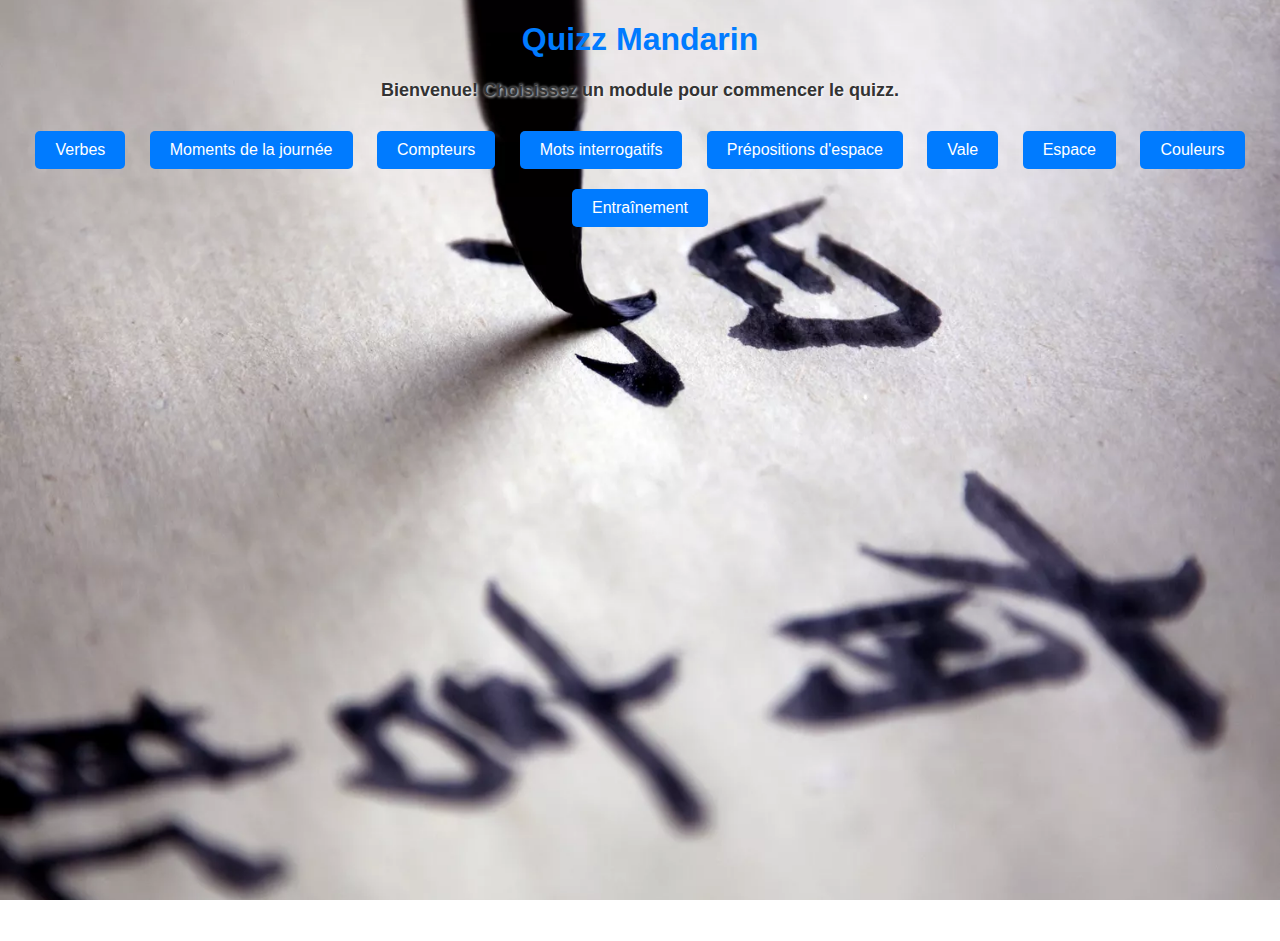
==== index.html @ abb30fae "Update index.html" ====
<!DOCTYPE html>
<html lang="fr">
<head>
    <meta charset="UTF-8">
    <meta name="viewport" content="width=device-width, initial-scale=1.0">
    <title>Quizz Mandarin</title>
    <link rel="stylesheet" href="style.css">
</head>
<body>
    <h1>Quizz Mandarin</h1>
    <!-- Ajout d'une classe pour styliser facilement -->
    <p id="welcome-text" class="highlight">Bienvenue! Choisissez un module pour commencer le quizz.</p>
    
    <div id="module-selection">
        <button data-module="verbs">Verbes</button>
        <button data-module="time">Moments de la journée</button>
        <button data-module="counters">Compteurs</button>
        <button data-module="questions">Mots interrogatifs</button>
        <button data-module="space">Prépositions d'espace</button>
        <button data-module="Vale">Vale</button>
        <button data-module="Espace">Espace</button>
        <button data-module="Couleurs">Couleurs</button>
    </div>

    <div id="quiz-container" style="display: none;">
        <p id="question"></p>
        <div id="progress-bar-container">
            <div id="progress-bar"></div>
        </div>
        <input type="text" id="answer" placeholder="Entrez votre réponse...">
        <button id="validate">Valider</button>
        <p id="feedback"></p>
        <button id="restart" style="display: none;">Choisir un autre module</button>
    </div>

    <!-- Bouton pour accéder à l'option Entrainement -->
    <div>
        <a href="entrainement.html"><button>Entraînement</button></a>
    </div>

    <!-- Lien avec le fichier JS -->
    <script src="script.js" defer></script>
</body>
</html>
---- style.css ----
/* Appliquer l'image de fond à toute la page */
body {
    font-family: Arial, sans-serif;
    text-align: center;
    margin: 20px;
    background-image: url('fond2.jpg'); /* Remplacez avec le chemin de votre image */
    background-size: cover;
    background-position: center;
    background-attachment: fixed;
    color: #333;
    height: 100vh; /* S'assurer que l'image couvre toute la hauteur de la page */
}

/* Style pour le titre */
h1 {
    color: #007BFF;
}

/* Style pour la phrase de bienvenue */
#welcome-text {
    font-weight: bold; /* Mettre en gras */
    text-shadow: 1px 1px 3px white; /* Ajouter un contour blanc */
    font-size: 18px; /* Ajuster la taille */
    margin-bottom: 20px; /* Espacement avec les autres éléments */
    color: #333; /* Couleur du texte */
}


/* Style pour les boutons */
button {
    padding: 10px 20px;
    font-size: 16px;
    color: white;
    background-color: #007BFF;
    border: none;
    border-radius: 5px;
    cursor: pointer;
    margin: 10px;
}

button:hover {
    background-color: #0056b3;
}

/* Style pour le conteneur du quiz */
#quiz-container {
    margin: 20px auto;
    padding: 20px;
    border: 2px solid #007BFF;
    border-radius: 10px;
    width: 300px;
    background-color: white;
    display: none;
}

/* Style pour le champ de réponse */
input {
    padding: 10px;
    font-size: 16px;
    margin: 10px 0;
    width: 90%;
    border: 1px solid #ccc;
    border-radius: 5px;
}

/* Style pour le feedback */
#feedback {
    margin-top: 20px;
    font-weight: bold;
}
/* Conteneur de la barre de progression */
#progress-bar-container {
    width: 100%;
    background-color: #f1f1f1;
    border: 1px solid #ccc;
    border-radius: 5px;
    margin: 10px 0;
    height: 20px;
    overflow: hidden;
}

/* Barre de progression */
#progress-bar {
    height: 100%;
    width: 0%;
    background-color: #007BFF;
    transition: width 0.5s ease;
}
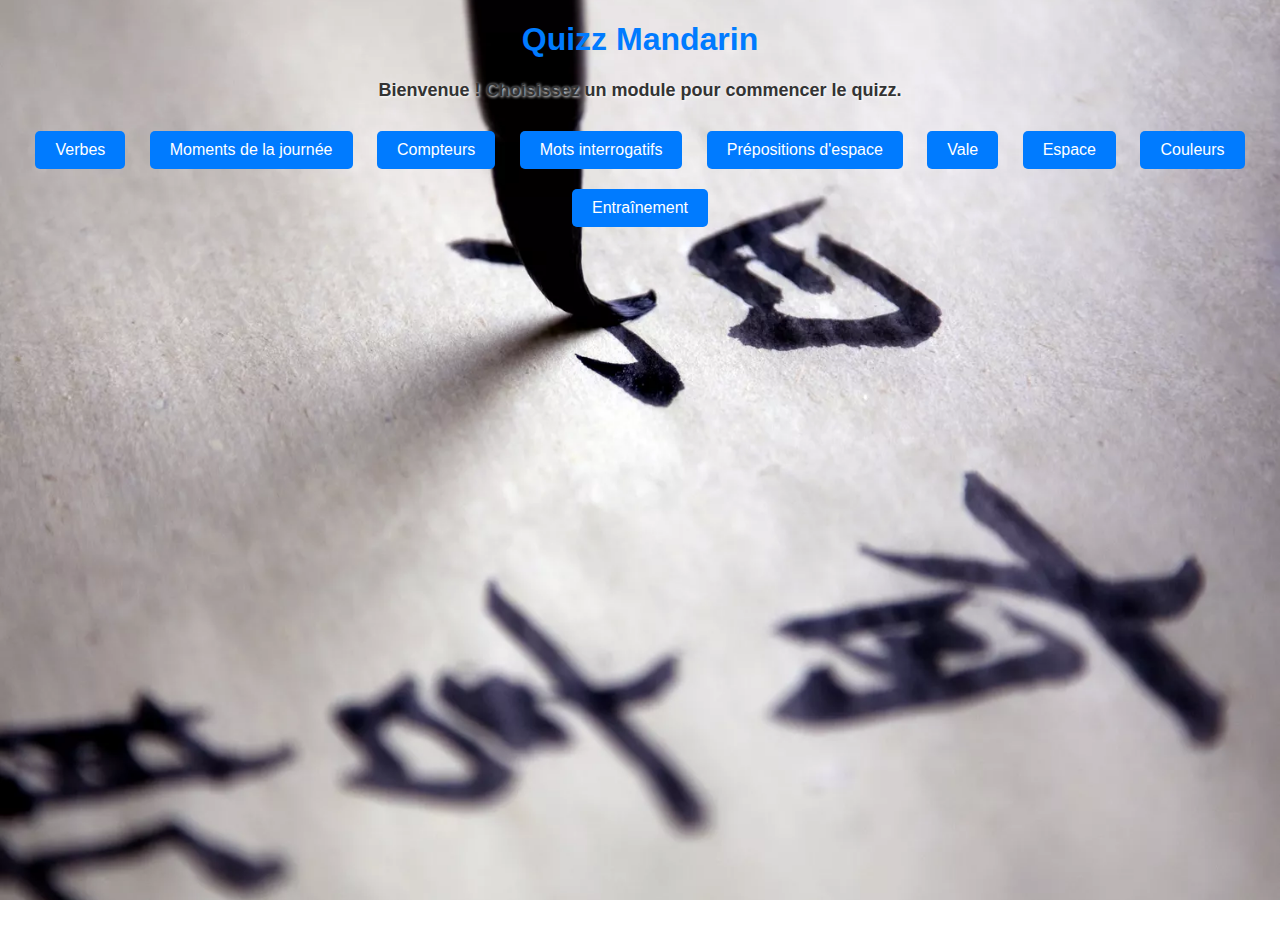
==== commit 5f470939: "Update index.html" ====
--- a/index.html
+++ b/index.html
@@ -7,9 +7,14 @@
     <link rel="stylesheet" href="style.css">
 </head>
 <body>
+    <!-- Conteneur du bouton Retour au menu -->
+    <header>
+        <button id="back-to-menu" style="display: none;">Retour au menu</button>
+    </header>
+
     <h1>Quizz Mandarin</h1>
     <!-- Ajout d'une classe pour styliser facilement -->
-    <p id="welcome-text" class="highlight">Bienvenue! Choisissez un module pour commencer le quizz.</p>
+    <p id="welcome-text" class="highlight">Bienvenue ! Choisissez un module pour commencer le quizz.</p>
     
     <div id="module-selection">
         <button data-module="verbs">Verbes</button>
--- a/style.css
+++ b/style.css
@@ -86,3 +86,19 @@
     background-color: #007BFF;
     transition: width 0.5s ease;
 }
+#back-to-menu {
+    position: fixed;
+    top: 10px;
+    right: 10px;
+    padding: 10px 20px;
+    font-size: 16px;
+    background-color: #007BFF;
+    color: white;
+    border: none;
+    border-radius: 5px;
+    cursor: pointer;
+}
+
+#back-to-menu:hover {
+    background-color: #0056b3;
+}
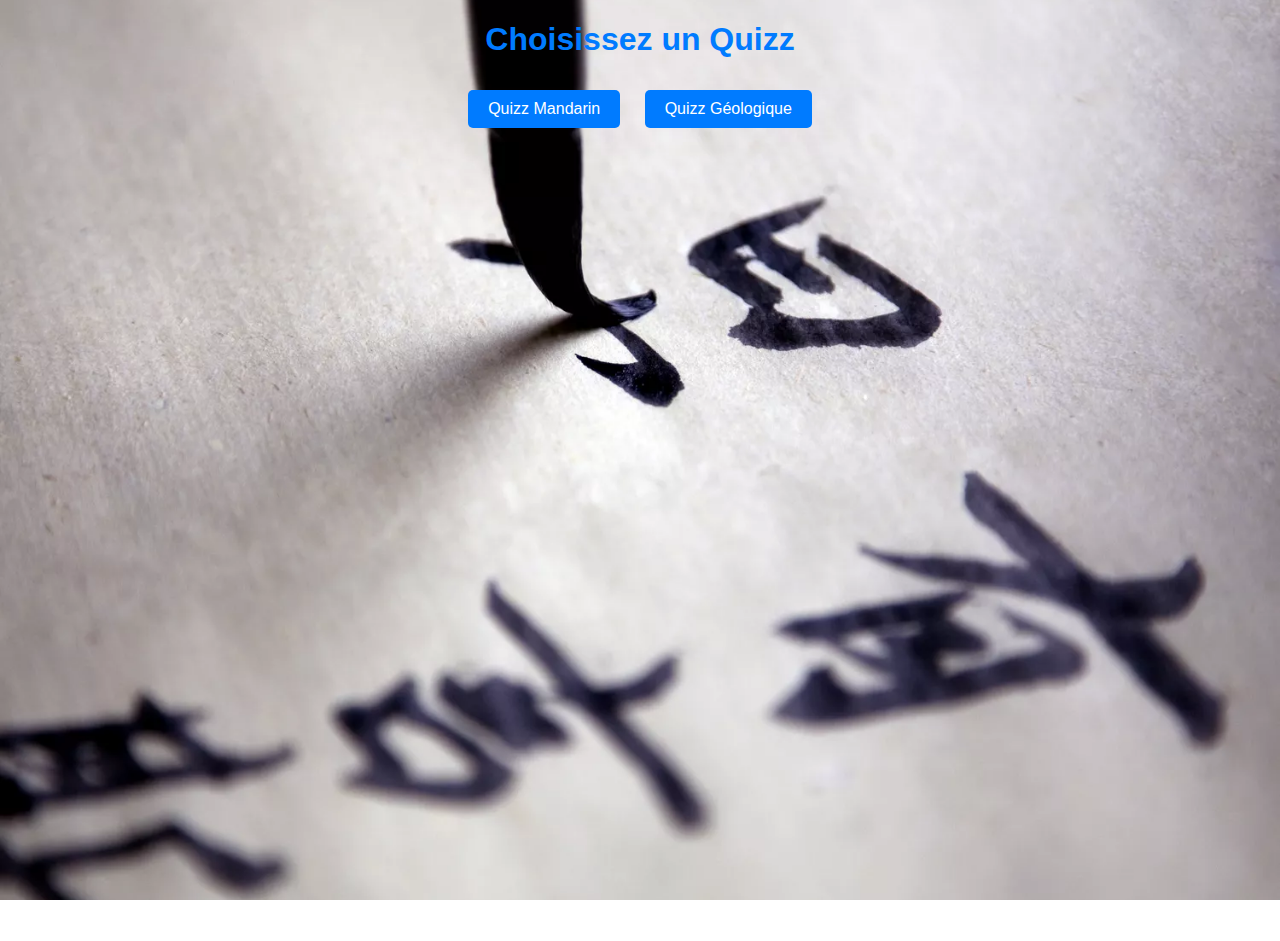
==== commit 814363ab: "Update index.html" ====
--- a/index.html
+++ b/index.html
@@ -3,47 +3,57 @@
 <head>
     <meta charset="UTF-8">
     <meta name="viewport" content="width=device-width, initial-scale=1.0">
-    <title>Quizz Mandarin</title>
+    <title>Choisissez un Quizz</title>
     <link rel="stylesheet" href="style.css">
 </head>
 <body>
-    <!-- Conteneur du bouton Retour au menu -->
+    <!-- Menu principal de sélection -->
+    <h1>Choisissez un Quizz</h1>
+
+    <div id="game-selection">
+        <button id="mandarin-button">Quizz Mandarin</button>
+        <button id="geology-button">Quizz Géologique</button>
+    </div>
+
+    <!-- Conteneur du bouton Retour au menu (initialement masqué) -->
     <header>
         <button id="back-to-menu" style="display: none;">Retour au menu</button>
     </header>
 
-    <h1>Quizz Mandarin</h1>
-    <!-- Ajout d'une classe pour styliser facilement -->
-    <p id="welcome-text" class="highlight">Bienvenue ! Choisissez un module pour commencer le quizz.</p>
-    
-    <div id="module-selection">
-        <button data-module="verbs">Verbes</button>
-        <button data-module="time">Moments de la journée</button>
-        <button data-module="counters">Compteurs</button>
-        <button data-module="questions">Mots interrogatifs</button>
-        <button data-module="space">Prépositions d'espace</button>
-        <button data-module="Vale">Vale</button>
-        <button data-module="Espace">Espace</button>
-        <button data-module="Couleurs">Couleurs</button>
+    <!-- Quizz Mandarin (par défaut caché tant qu'un module n'est pas sélectionné) -->
+    <div id="quiz-container" style="display: none;">
+        <h1>Quizz Mandarin</h1>
+        <p id="welcome-text" class="highlight">Bienvenue ! Choisissez un module pour commencer le quizz.</p>
+
+        <div id="module-selection">
+            <button data-module="verbs">Verbes</button>
+            <button data-module="time">Moments de la journée</button>
+            <button data-module="counters">Compteurs</button>
+            <button data-module="questions">Mots interrogatifs</button>
+            <button data-module="space">Prépositions d'espace</button>
+            <button data-module="Vale">Vale</button>
+            <button data-module="Espace">Espace</button>
+            <button data-module="Couleurs">Couleurs</button>
+        </div>
+
+        <div id="quiz-container" style="display: none;">
+            <p id="question"></p>
+            <div id="progress-bar-container">
+                <div id="progress-bar"></div>
+            </div>
+            <input type="text" id="answer" placeholder="Entrez votre réponse...">
+            <button id="validate">Valider</button>
+            <p id="feedback"></p>
+            <button id="restart" style="display: none;">Choisir un autre module</button>
+        </div>
+
+        <!-- Bouton pour accéder à l'option Entrainement -->
+        <div>
+            <a href="entrainement.html"><button>Entraînement</button></a>
+        </div>
     </div>
 
-    <div id="quiz-container" style="display: none;">
-        <p id="question"></p>
-        <div id="progress-bar-container">
-            <div id="progress-bar"></div>
-        </div>
-        <input type="text" id="answer" placeholder="Entrez votre réponse...">
-        <button id="validate">Valider</button>
-        <p id="feedback"></p>
-        <button id="restart" style="display: none;">Choisir un autre module</button>
-    </div>
-
-    <!-- Bouton pour accéder à l'option Entrainement -->
-    <div>
-        <a href="entrainement.html"><button>Entraînement</button></a>
-    </div>
-
-    <!-- Lien avec le fichier JS -->
+    <!-- Lien vers le fichier JS -->
     <script src="script.js" defer></script>
 </body>
 </html>
--- a/style.css
+++ b/style.css
@@ -22,7 +22,7 @@
     text-shadow: 1px 1px 3px white; /* Ajouter un contour blanc */
     font-size: 18px; /* Ajuster la taille */
     margin-bottom: 20px; /* Espacement avec les autres éléments */
-    color: #333; /* Couleur du texte */
+    color: #1d31a0; /* Couleur du texte */
 }
 
 
@@ -40,6 +40,21 @@
 
 button:hover {
     background-color: #0056b3;
+}
+
+a button {
+    background-color: #2e8b57; /* Vert foncé */
+    color: white; /* Texte en blanc */
+    border: none;
+    border-radius: 5px;
+    padding: 10px 20px;
+    cursor: pointer;
+    text-align: center;
+}
+
+/* Effet au survol */
+a button:hover {
+    background-color: #1f6a41; /* Une teinte encore plus foncée au survol */
 }
 
 /* Style pour le conteneur du quiz */
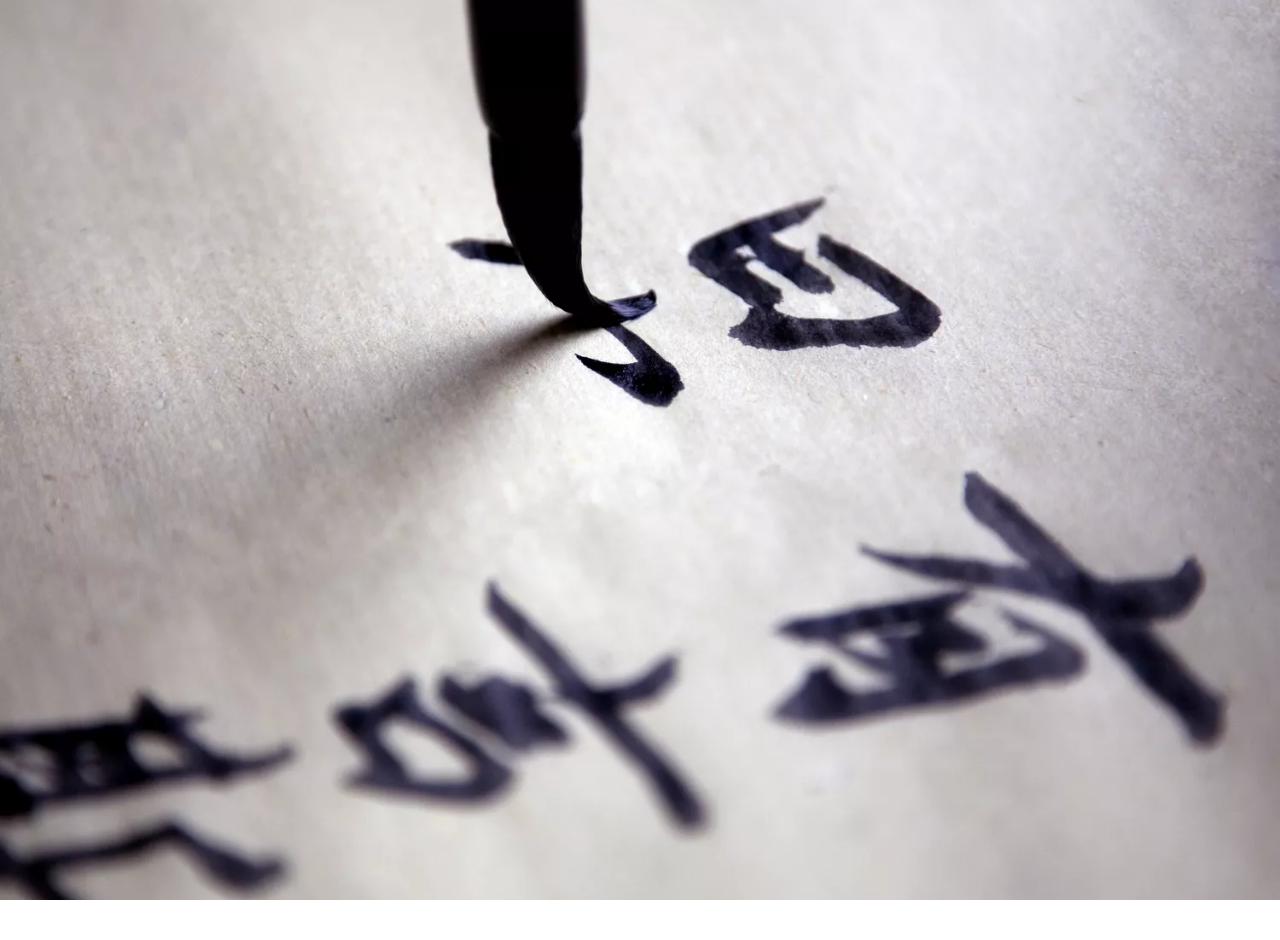
==== commit a9c5b50a: "Update index.html" ====
--- a/index.html
+++ b/index.html
@@ -7,14 +7,6 @@
     <link rel="stylesheet" href="style.css">
 </head>
 <body>
-    <!-- Menu principal de sélection -->
-    <h1>Choisissez un Quizz</h1>
-
-    <div id="game-selection">
-        <button id="mandarin-button">Quizz Mandarin</button>
-        <button id="geology-button">Quizz Géologique</button>
-    </div>
-
     <!-- Conteneur du bouton Retour au menu (initialement masqué) -->
     <header>
         <button id="back-to-menu" style="display: none;">Retour au menu</button>
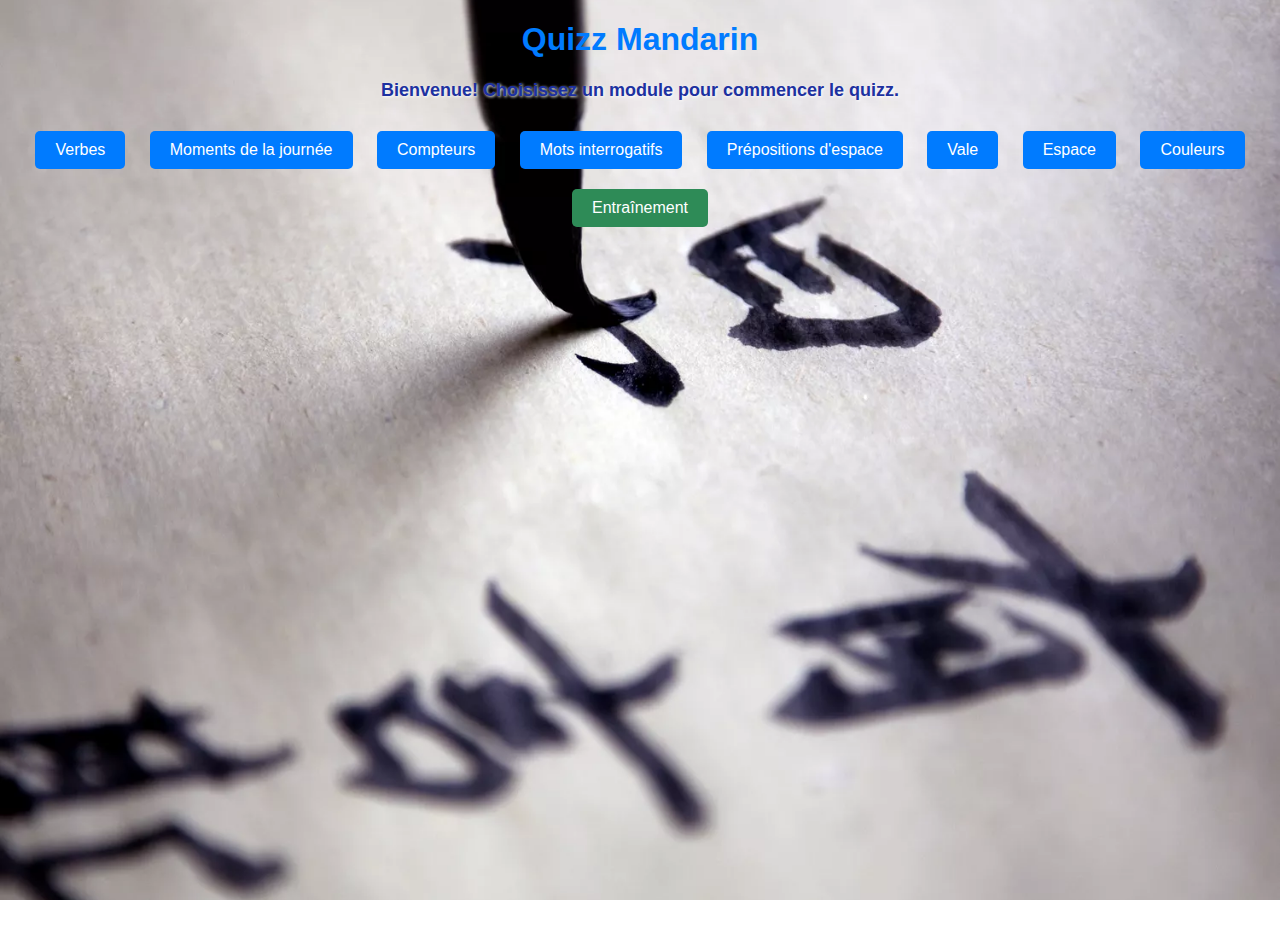
==== commit 6701ff90: "Update index.html" ====
--- a/index.html
+++ b/index.html
@@ -3,49 +3,45 @@
 <head>
     <meta charset="UTF-8">
     <meta name="viewport" content="width=device-width, initial-scale=1.0">
-    <title>Choisissez un Quizz</title>
+    <title>Quizz Mandarin</title>
     <link rel="stylesheet" href="style.css">
 </head>
 <body>
-    <!-- Conteneur du bouton Retour au menu (initialement masqué) -->
+    <!-- Conteneur du bouton Retour au menu -->
     <header>
         <button id="back-to-menu" style="display: none;">Retour au menu</button>
     </header>
 
-    <!-- Quizz Mandarin (par défaut caché tant qu'un module n'est pas sélectionné) -->
-    <div id="quiz-container" style="display: none;">
-        <h1>Quizz Mandarin</h1>
-        <p id="welcome-text" class="highlight">Bienvenue ! Choisissez un module pour commencer le quizz.</p>
-
-        <div id="module-selection">
-            <button data-module="verbs">Verbes</button>
-            <button data-module="time">Moments de la journée</button>
-            <button data-module="counters">Compteurs</button>
-            <button data-module="questions">Mots interrogatifs</button>
-            <button data-module="space">Prépositions d'espace</button>
-            <button data-module="Vale">Vale</button>
-            <button data-module="Espace">Espace</button>
-            <button data-module="Couleurs">Couleurs</button>
-        </div>
-
-        <div id="quiz-container" style="display: none;">
-            <p id="question"></p>
-            <div id="progress-bar-container">
-                <div id="progress-bar"></div>
-            </div>
-            <input type="text" id="answer" placeholder="Entrez votre réponse...">
-            <button id="validate">Valider</button>
-            <p id="feedback"></p>
-            <button id="restart" style="display: none;">Choisir un autre module</button>
-        </div>
-
-        <!-- Bouton pour accéder à l'option Entrainement -->
-        <div>
-            <a href="entrainement.html"><button>Entraînement</button></a>
-        </div>
+    <h1>Quizz Mandarin</h1>
+    <p id="welcome-text" class="highlight">Bienvenue! Choisissez un module pour commencer le quizz.</p>
+    
+    <div id="module-selection">
+        <button data-module="verbs">Verbes</button>
+        <button data-module="time">Moments de la journée</button>
+        <button data-module="counters">Compteurs</button>
+        <button data-module="questions">Mots interrogatifs</button>
+        <button data-module="space">Prépositions d'espace</button>
+        <button data-module="Vale">Vale</button>
+        <button data-module="Espace">Espace</button>
+        <button data-module="Couleurs">Couleurs</button>
     </div>
 
-    <!-- Lien vers le fichier JS -->
+    <div id="quiz-container" style="display: none;">
+        <p id="question"></p>
+        <div id="progress-bar-container">
+            <div id="progress-bar"></div>
+        </div>
+        <input type="text" id="answer" placeholder="Entrez votre réponse...">
+        <button id="validate">Valider</button>
+        <p id="feedback"></p>
+        <button id="restart" style="display: none;">Choisir un autre module</button>
+    </div>
+
+    <div>
+        <a href="entrainement.html"><button>Entraînement</button></a>
+    </div>
+
+    <!-- Lien avec le fichier JS -->
     <script src="script.js" defer></script>
 </body>
 </html>
